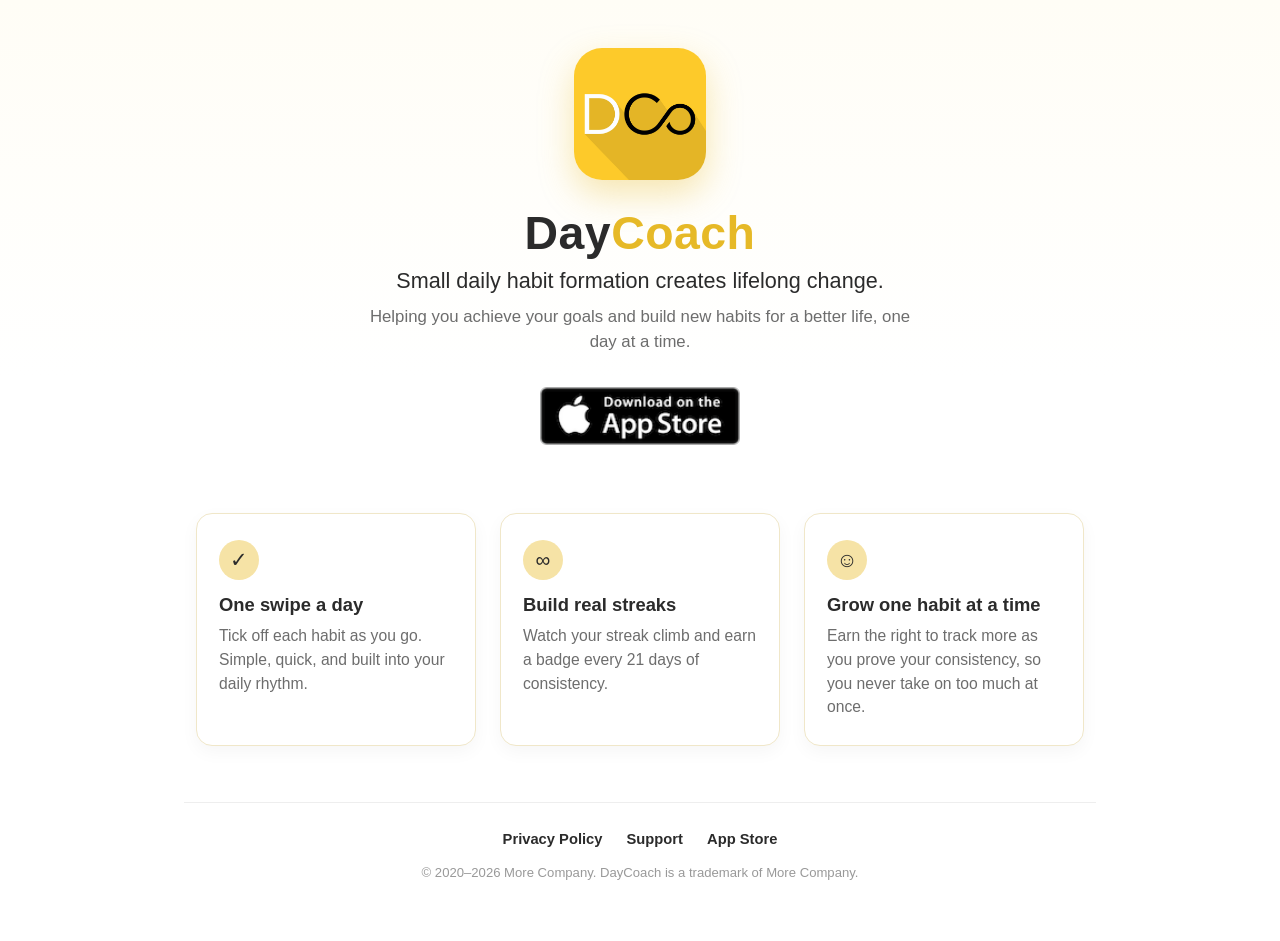
==== index.html @ 0bececd6 "Add files via upload" ====
<!DOCTYPE html>
<html lang="en">
<head>
    <meta charset="UTF-8">
    <meta name="viewport" content="width=device-width, initial-scale=1.0">
    <title>DayCoach — Small daily habits, lifelong change</title>
    <meta name="description" content="DayCoach helps you achieve your goals and build new habits for a better life, one day at a time.">
    <link rel="icon" type="image/png" href="icon.png">
    <style>
        :root {
            --day-yellow: #E6B927;
            --day-yellow-soft: #F6E3A6;
            --ink: #2b2b2b;
            --muted: #6d6d6d;
            --paper: #ffffff;
        }
        * { box-sizing: border-box; }
        body {
            margin: 0;
            font-family: 'Century Gothic', 'Futura', 'Avenir Next', 'Segoe UI', sans-serif;
            color: var(--ink);
            background: linear-gradient(180deg, #fffdf6 0%, #ffffff 40%);
            -webkit-font-smoothing: antialiased;
        }
        .wrap { max-width: 960px; margin: 0 auto; padding: 48px 24px; text-align: center; }

        /* Hero */
        .app-icon {
            width: 132px; height: 132px;
            border-radius: 28px;
            box-shadow: 0 14px 34px rgba(230, 185, 39, 0.35);
            margin-bottom: 22px;
        }
        h1 {
            font-size: 2.9rem;
            letter-spacing: 0.5px;
            margin: 0 0 6px 0;
            font-weight: 700;
        }
        h1 .infinity { color: var(--day-yellow); }
        .tagline {
            font-size: 1.35rem;
            font-weight: 400;
            margin: 0 auto 8px auto;
            max-width: 620px;
            line-height: 1.4;
        }
        .subtag {
            font-size: 1.05rem;
            color: var(--muted);
            max-width: 560px;
            margin: 0 auto 32px auto;
            line-height: 1.5;
        }
        .store-btn { display: inline-block; margin-bottom: 8px; transition: transform .2s ease; }
        .store-btn:hover { transform: translateY(-2px); }
        .store-btn img { width: 200px; height: auto; }

        /* Feature row */
        .features {
            display: flex;
            gap: 24px;
            justify-content: center;
            margin: 56px 0 24px 0;
            flex-wrap: wrap;
        }
        .feature {
            flex: 1 1 240px;
            max-width: 280px;
            background: #fff;
            border: 1px solid #f0e7c9;
            border-radius: 16px;
            padding: 26px 22px;
            text-align: left;
            box-shadow: 0 6px 18px rgba(0,0,0,0.04);
        }
        .feature .dot {
            width: 40px; height: 40px; border-radius: 50%;
            background: var(--day-yellow-soft);
            display: flex; align-items: center; justify-content: center;
            font-size: 1.3rem; margin-bottom: 14px;
        }
        .feature h3 { margin: 0 0 8px 0; font-size: 1.15rem; }
        .feature p { margin: 0; color: var(--muted); font-size: 0.98rem; line-height: 1.5; }

        /* Footer */
        footer {
            margin-top: 56px;
            padding-top: 28px;
            border-top: 1px solid #eee;
            font-size: 0.92rem;
            color: var(--muted);
        }
        footer a { color: var(--ink); text-decoration: none; font-weight: 600; margin: 0 10px; }
        footer a:hover { text-decoration: underline; }
        .copyright { margin-top: 18px; font-size: 0.82rem; color: #999; }

        @media (max-width: 600px) {
            h1 { font-size: 2.2rem; }
            .tagline { font-size: 1.15rem; }
            .wrap { padding: 36px 18px; }
        }
    </style>
</head>
<body>
    <div class="wrap">
        <header>
            <img src="icon.png" alt="DayCoach app icon" class="app-icon">
            <h1>Day<span class="infinity">Coach</span></h1>
            <p class="tagline">Small daily habit formation creates lifelong change.</p>
            <p class="subtag">Helping you achieve your goals and build new habits for a better life, one day at a time.</p>
            <a href="https://apps.apple.com/au/app/daycoach/id1490229501" class="store-btn" target="_blank" rel="noopener">
                <img src="appstore.png" alt="Download DayCoach on the App Store">
            </a>
        </header>

        <section class="features">
            <div class="feature">
                <div class="dot">✓</div>
                <h3>One swipe a day</h3>
                <p>Tick off each habit as you go. Simple, quick, and built into your daily rhythm.</p>
            </div>
            <div class="feature">
                <div class="dot">∞</div>
                <h3>Build real streaks</h3>
                <p>Watch your streak climb and earn a badge every 21 days of consistency.</p>
            </div>
            <div class="feature">
                <div class="dot">☺</div>
                <h3>Grow one habit at a time</h3>
                <p>Earn the right to track more as you prove your consistency, so you never take on too much at once.</p>
            </div>
        </section>

        <footer>
            <nav>
                <a href="privacy-policy.html">Privacy Policy</a>
                <a href="mailto:admin@morecompany.com.au">Support</a>
                <a href="https://apps.apple.com/au/app/daycoach/id1490229501" target="_blank" rel="noopener">App Store</a>
            </nav>
            <p class="copyright">&copy; 2020–2026 More Company. DayCoach is a trademark of More Company.</p>
        </footer>
    </div>
</body>
</html>
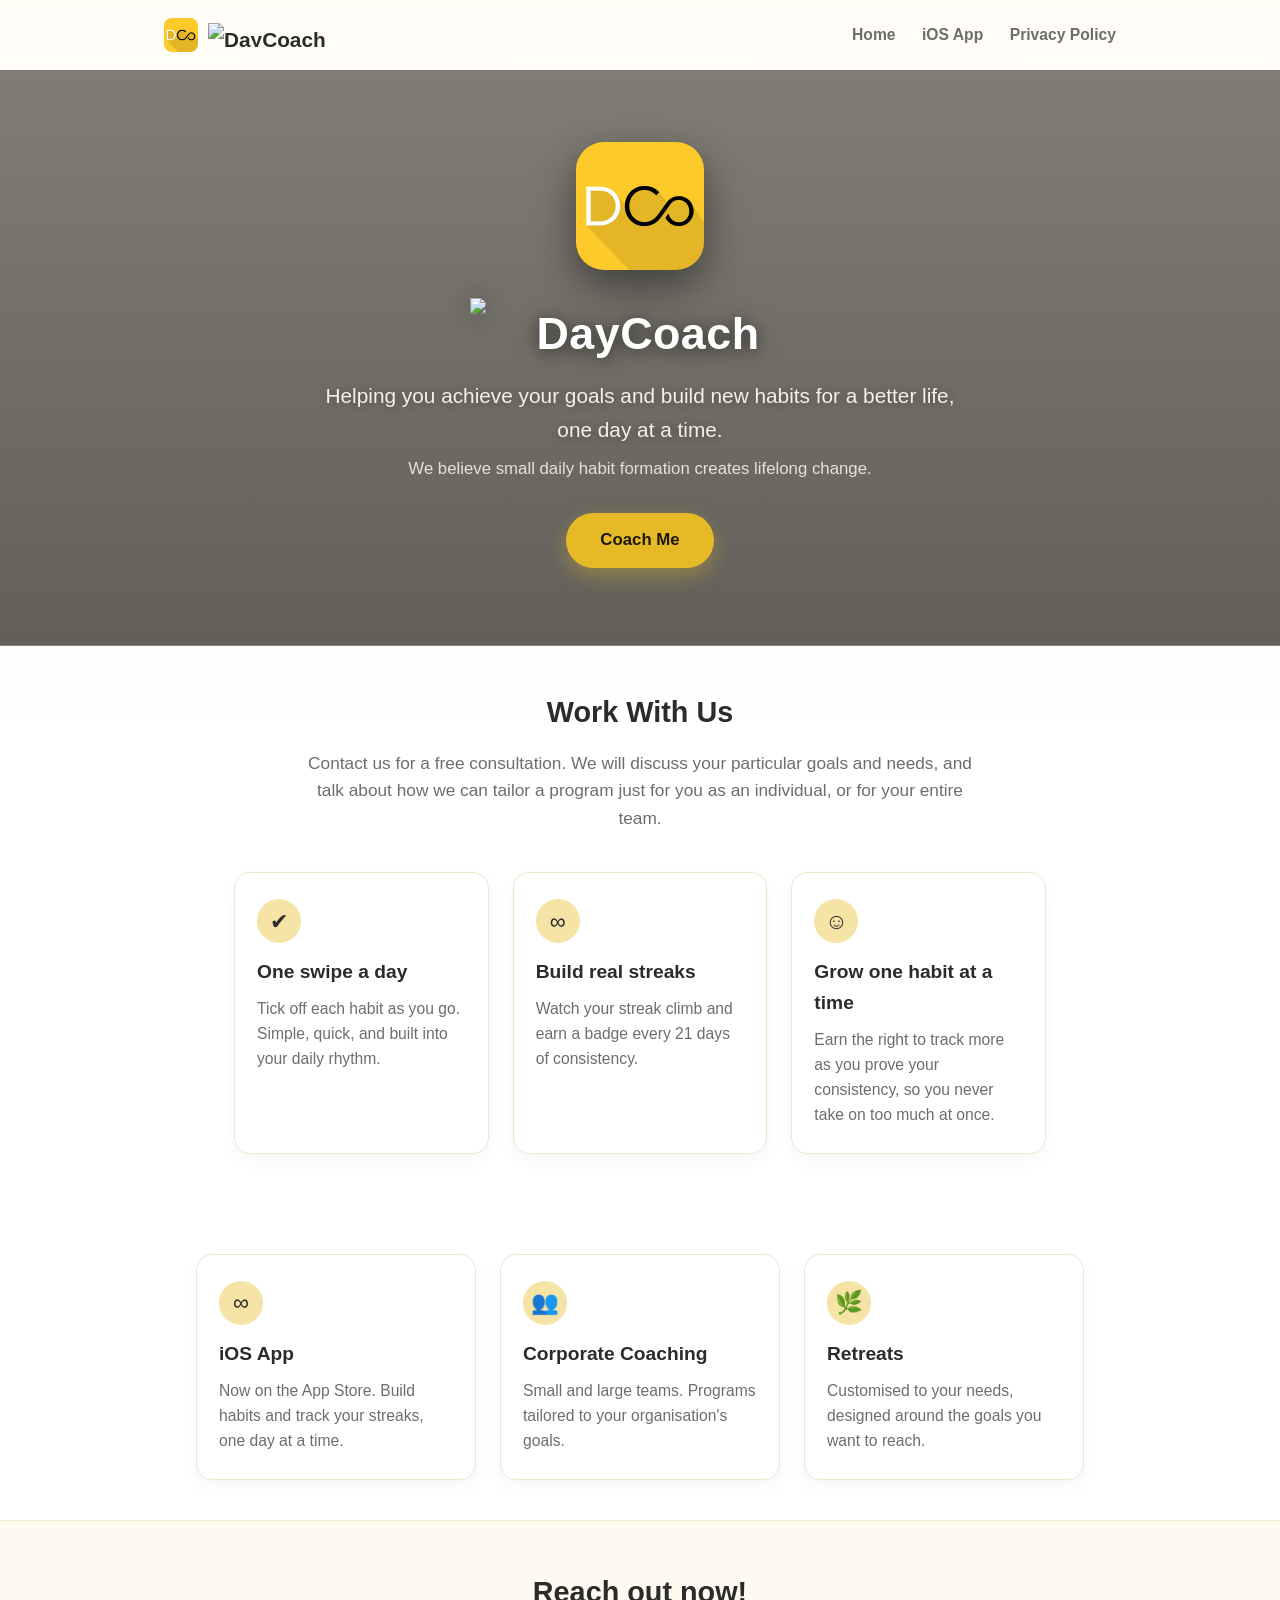
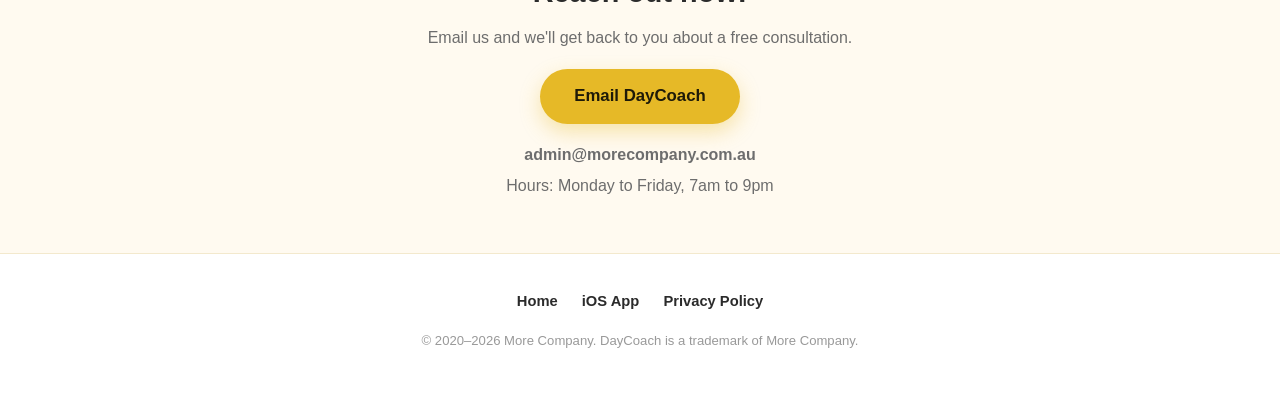
==== commit 4111be0a: "Add files via upload" ====
--- a/index.html
+++ b/index.html
@@ -4,142 +4,83 @@
     <meta charset="UTF-8">
     <meta name="viewport" content="width=device-width, initial-scale=1.0">
     <title>DayCoach — Small daily habits, lifelong change</title>
-    <meta name="description" content="DayCoach helps you achieve your goals and build new habits for a better life, one day at a time.">
+    <meta name="description" content="DayCoach helps you achieve your goals and build new habits for a better life, one day at a time. iOS app, corporate coaching and retreats.">
     <link rel="icon" type="image/png" href="icon.png">
-    <style>
-        :root {
-            --day-yellow: #E6B927;
-            --day-yellow-soft: #F6E3A6;
-            --ink: #2b2b2b;
-            --muted: #6d6d6d;
-            --paper: #ffffff;
-        }
-        * { box-sizing: border-box; }
-        body {
-            margin: 0;
-            font-family: 'Century Gothic', 'Futura', 'Avenir Next', 'Segoe UI', sans-serif;
-            color: var(--ink);
-            background: linear-gradient(180deg, #fffdf6 0%, #ffffff 40%);
-            -webkit-font-smoothing: antialiased;
-        }
-        .wrap { max-width: 960px; margin: 0 auto; padding: 48px 24px; text-align: center; }
-
-        /* Hero */
-        .app-icon {
-            width: 132px; height: 132px;
-            border-radius: 28px;
-            box-shadow: 0 14px 34px rgba(230, 185, 39, 0.35);
-            margin-bottom: 22px;
-        }
-        h1 {
-            font-size: 2.9rem;
-            letter-spacing: 0.5px;
-            margin: 0 0 6px 0;
-            font-weight: 700;
-        }
-        h1 .infinity { color: var(--day-yellow); }
-        .tagline {
-            font-size: 1.35rem;
-            font-weight: 400;
-            margin: 0 auto 8px auto;
-            max-width: 620px;
-            line-height: 1.4;
-        }
-        .subtag {
-            font-size: 1.05rem;
-            color: var(--muted);
-            max-width: 560px;
-            margin: 0 auto 32px auto;
-            line-height: 1.5;
-        }
-        .store-btn { display: inline-block; margin-bottom: 8px; transition: transform .2s ease; }
-        .store-btn:hover { transform: translateY(-2px); }
-        .store-btn img { width: 200px; height: auto; }
-
-        /* Feature row */
-        .features {
-            display: flex;
-            gap: 24px;
-            justify-content: center;
-            margin: 56px 0 24px 0;
-            flex-wrap: wrap;
-        }
-        .feature {
-            flex: 1 1 240px;
-            max-width: 280px;
-            background: #fff;
-            border: 1px solid #f0e7c9;
-            border-radius: 16px;
-            padding: 26px 22px;
-            text-align: left;
-            box-shadow: 0 6px 18px rgba(0,0,0,0.04);
-        }
-        .feature .dot {
-            width: 40px; height: 40px; border-radius: 50%;
-            background: var(--day-yellow-soft);
-            display: flex; align-items: center; justify-content: center;
-            font-size: 1.3rem; margin-bottom: 14px;
-        }
-        .feature h3 { margin: 0 0 8px 0; font-size: 1.15rem; }
-        .feature p { margin: 0; color: var(--muted); font-size: 0.98rem; line-height: 1.5; }
-
-        /* Footer */
-        footer {
-            margin-top: 56px;
-            padding-top: 28px;
-            border-top: 1px solid #eee;
-            font-size: 0.92rem;
-            color: var(--muted);
-        }
-        footer a { color: var(--ink); text-decoration: none; font-weight: 600; margin: 0 10px; }
-        footer a:hover { text-decoration: underline; }
-        .copyright { margin-top: 18px; font-size: 0.82rem; color: #999; }
-
-        @media (max-width: 600px) {
-            h1 { font-size: 2.2rem; }
-            .tagline { font-size: 1.15rem; }
-            .wrap { padding: 36px 18px; }
-        }
-    </style>
+    <link rel="stylesheet" href="style.css">
 </head>
 <body>
-    <div class="wrap">
-        <header>
-            <img src="icon.png" alt="DayCoach app icon" class="app-icon">
-            <h1>Day<span class="infinity">Coach</span></h1>
-            <p class="tagline">Small daily habit formation creates lifelong change.</p>
-            <p class="subtag">Helping you achieve your goals and build new habits for a better life, one day at a time.</p>
-            <a href="https://apps.apple.com/au/app/daycoach/id1490229501" class="store-btn" target="_blank" rel="noopener">
-                <img src="appstore.png" alt="Download DayCoach on the App Store">
-            </a>
-        </header>
+    <nav class="nav">
+        <a href="index.html" class="nav-brand"><img src="icon.png" alt="DayCoach" class="nav-icon"><img src="wordmark-dark.png" alt="DayCoach" class="nav-wordmark"></a>
+        <div class="nav-links">
+            <a href="index.html">Home</a>
+            <a href="ios-app.html">iOS App</a>
+            <a href="privacy-policy.html">Privacy Policy</a>
+        </div>
+    </nav>
 
-        <section class="features">
-            <div class="feature">
-                <div class="dot">✓</div>
+    <header class="wrap center">
+        <img src="icon.png" alt="DayCoach app icon" class="app-icon">
+        <h1 class="hero-wordmark-wrap"><img src="wordmark-light.png" alt="DayCoach" class="hero-wordmark"></h1>
+        <p class="tagline">Helping you achieve your goals and build new habits for a better life, one day at a time.</p>
+        <p class="subtag">We believe small daily habit formation creates lifelong change.</p>
+        <a href="mailto:admin@morecompany.com.au?subject=DayCoach%20Free%20Consultation" class="btn">Coach Me</a>
+    </header>
+
+    <section class="section">
+        <h2>Work With Us</h2>
+        <p class="lead">Contact us for a free consultation. We will discuss your particular goals and needs, and talk about how we can tailor a program just for you as an individual, or for your entire team.</p>
+        <div class="cards">
+            <div class="card">
+                <div class="dot">&#10004;</div>
                 <h3>One swipe a day</h3>
                 <p>Tick off each habit as you go. Simple, quick, and built into your daily rhythm.</p>
             </div>
-            <div class="feature">
-                <div class="dot">∞</div>
+            <div class="card">
+                <div class="dot">&#8734;</div>
                 <h3>Build real streaks</h3>
                 <p>Watch your streak climb and earn a badge every 21 days of consistency.</p>
             </div>
-            <div class="feature">
-                <div class="dot">☺</div>
+            <div class="card">
+                <div class="dot">&#9786;</div>
                 <h3>Grow one habit at a time</h3>
                 <p>Earn the right to track more as you prove your consistency, so you never take on too much at once.</p>
             </div>
-        </section>
+        </div>
+    </section>
 
-        <footer>
-            <nav>
-                <a href="privacy-policy.html">Privacy Policy</a>
-                <a href="mailto:admin@morecompany.com.au">Support</a>
-                <a href="https://apps.apple.com/au/app/daycoach/id1490229501" target="_blank" rel="noopener">App Store</a>
-            </nav>
-            <p class="copyright">&copy; 2020–2026 More Company. DayCoach is a trademark of More Company.</p>
-        </footer>
-    </div>
+    <section class="cards">
+        <a href="ios-app.html" class="card">
+            <div class="dot">∞</div>
+            <h3>iOS App</h3>
+            <p>Now on the App Store. Build habits and track your streaks, one day at a time.</p>
+        </a>
+        <a href="mailto:admin@morecompany.com.au?subject=Corporate%20Coaching%20Enquiry" class="card">
+            <div class="dot">👥</div>
+            <h3>Corporate Coaching</h3>
+            <p>Small and large teams. Programs tailored to your organisation's goals.</p>
+        </a>
+        <a href="mailto:admin@morecompany.com.au?subject=Retreat%20Enquiry" class="card">
+            <div class="dot">🌿</div>
+            <h3>Retreats</h3>
+            <p>Customised to your needs, designed around the goals you want to reach.</p>
+        </a>
+    </section>
+
+    <section class="contact">
+        <h2>Reach out now!</h2>
+        <p>Email us and we'll get back to you about a free consultation.</p>
+        <p style="margin:18px 0;"><a href="mailto:admin@morecompany.com.au?subject=DayCoach%20Enquiry" class="btn">Email DayCoach</a></p>
+        <p><strong>admin@morecompany.com.au</strong></p>
+        <p>Hours: Monday to Friday, 7am to 9pm</p>
+    </section>
+
+    <footer>
+        <nav>
+            <a href="index.html">Home</a>
+            <a href="ios-app.html">iOS App</a>
+            <a href="privacy-policy.html">Privacy Policy</a>
+        </nav>
+        <p class="copyright">&copy; 2020–2026 More Company. DayCoach is a trademark of More Company.</p>
+    </footer>
 </body>
 </html>
--- a/style.css
+++ b/style.css
@@ -0,0 +1,173 @@
+:root {
+    --day-yellow: #E6B927;
+    --day-yellow-soft: #F6E3A6;
+    --ink: #2b2b2b;
+    --muted: #6d6d6d;
+    --paper: #ffffff;
+}
+* { box-sizing: border-box; }
+body {
+    margin: 0;
+    font-family: 'Century Gothic', 'Futura', 'Avenir Next', 'Segoe UI', sans-serif;
+    color: var(--ink);
+    background: linear-gradient(180deg, #fffdf6 0%, #ffffff 40%);
+    -webkit-font-smoothing: antialiased;
+    line-height: 1.6;
+}
+a { color: var(--ink); }
+
+/* Nav */
+.nav {
+    display: flex;
+    align-items: center;
+    justify-content: space-between;
+    max-width: 1000px;
+    margin: 0 auto;
+    padding: 18px 24px;
+    flex-wrap: wrap;
+    gap: 10px;
+}
+.nav-brand {
+    display: flex;
+    align-items: center;
+    gap: 10px;
+    font-size: 1.3rem;
+    font-weight: 700;
+    text-decoration: none;
+    color: var(--ink);
+}
+.nav-brand .nav-icon { width: 34px; height: 34px; border-radius: 8px; }
+.nav-brand .nav-wordmark { height: 24px; width: auto; }
+.nav-brand .c { color: var(--day-yellow); }
+.nav-links a {
+    text-decoration: none;
+    color: var(--muted);
+    font-weight: 600;
+    margin-left: 22px;
+    font-size: 0.98rem;
+}
+.nav-links a:hover { color: var(--ink); }
+
+/* Generic layout */
+.wrap { max-width: 960px; margin: 0 auto; padding: 40px 24px; }
+.center { text-align: center; }
+
+/* Hero */
+.app-icon {
+    width: 128px; height: 128px;
+    border-radius: 28px;
+    box-shadow: 0 14px 34px rgba(230, 185, 39, 0.35);
+    margin-bottom: 20px;
+}
+h1 { font-size: 2.8rem; letter-spacing: 0.5px; margin: 0 0 10px 0; font-weight: 700; }
+h1 .c { color: var(--day-yellow); }
+.tagline { font-size: 1.3rem; margin: 0 auto 10px auto; max-width: 640px; }
+.subtag { font-size: 1.05rem; color: var(--muted); max-width: 580px; margin: 0 auto 30px auto; }
+
+/* Buttons */
+.btn {
+    display: inline-block;
+    background: var(--day-yellow);
+    color: #1e1a08;
+    font-weight: 700;
+    text-decoration: none;
+    padding: 14px 34px;
+    border-radius: 40px;
+    font-size: 1.05rem;
+    box-shadow: 0 8px 20px rgba(230,185,39,0.35);
+    transition: transform .2s ease;
+}
+.btn:hover { transform: translateY(-2px); }
+.store-btn { display: inline-block; transition: transform .2s ease; }
+.store-btn:hover { transform: translateY(-2px); }
+.store-btn img { width: 200px; height: auto; }
+
+/* Section */
+.section { max-width: 860px; margin: 0 auto; padding: 20px 24px; }
+.section h2 { font-size: 1.8rem; text-align: center; margin-bottom: 14px; }
+.section .lead { text-align: center; color: var(--muted); font-size: 1.08rem; max-width: 680px; margin: 0 auto; }
+
+/* Cards */
+.cards {
+    display: flex;
+    gap: 24px;
+    justify-content: center;
+    margin: 40px 0;
+    flex-wrap: wrap;
+}
+.card {
+    flex: 1 1 240px;
+    max-width: 280px;
+    background: #fff;
+    border: 1px solid #f0e7c9;
+    border-radius: 16px;
+    padding: 26px 22px;
+    text-align: left;
+    box-shadow: 0 6px 18px rgba(0,0,0,0.04);
+    text-decoration: none;
+    color: var(--ink);
+    display: block;
+    transition: transform .2s ease, box-shadow .2s ease;
+}
+.card:hover { transform: translateY(-3px); box-shadow: 0 10px 26px rgba(0,0,0,0.08); }
+.card .dot {
+    width: 44px; height: 44px; border-radius: 50%;
+    background: var(--day-yellow-soft);
+    display: flex; align-items: center; justify-content: center;
+    font-size: 1.4rem; margin-bottom: 14px;
+}
+.card h3 { margin: 0 0 8px 0; font-size: 1.2rem; }
+.card p { margin: 0; color: var(--muted); font-size: 0.98rem; }
+
+/* Contact band */
+.contact {
+    background: #fffaf0;
+    border-top: 1px solid #f3e9cd;
+    border-bottom: 1px solid #f3e9cd;
+    text-align: center;
+    padding: 48px 24px;
+    margin-top: 40px;
+}
+.contact h2 { font-size: 1.8rem; margin: 0 0 10px 0; }
+.contact p { color: var(--muted); margin: 6px 0; }
+
+/* Footer */
+footer {
+    text-align: center;
+    padding: 36px 24px;
+    font-size: 0.92rem;
+    color: var(--muted);
+}
+footer a { color: var(--ink); text-decoration: none; font-weight: 600; margin: 0 10px; }
+footer a:hover { text-decoration: underline; }
+.copyright { margin-top: 16px; font-size: 0.82rem; color: #999; }
+
+@media (max-width: 600px) {
+    h1 { font-size: 2.2rem; }
+    .tagline { font-size: 1.12rem; }
+    .nav-links a { margin-left: 14px; }
+}
+
+/* Hero background photo (carried over from the old Weebly theme) */
+header.center {
+    position: relative;
+    max-width: none;
+    margin: 0;
+    background-image:
+        linear-gradient(rgba(24,20,10,0.55), rgba(24,20,10,0.68)),
+        url('hero-running.jpg');
+    background-size: cover;
+    background-position: center;
+    padding: 72px 24px 78px;
+    color: #fff;
+}
+header.center h1 { color: #fff; text-shadow: 0 2px 14px rgba(0,0,0,0.35); }
+header.center h1 .c { color: var(--day-yellow); }
+header.center .tagline { color: #f6f1e6; text-shadow: 0 1px 10px rgba(0,0,0,0.3); }
+header.center .subtag { color: #e9e1d0; }
+header.center .app-icon { box-shadow: 0 16px 40px rgba(0,0,0,0.45); }
+
+
+/* Hero word logo */
+.hero-wordmark-wrap { margin: 0 0 10px 0; }
+.hero-wordmark { display: block; width: min(340px, 82%); height: auto; margin: 0 auto; filter: drop-shadow(0 2px 12px rgba(0,0,0,0.35)); }
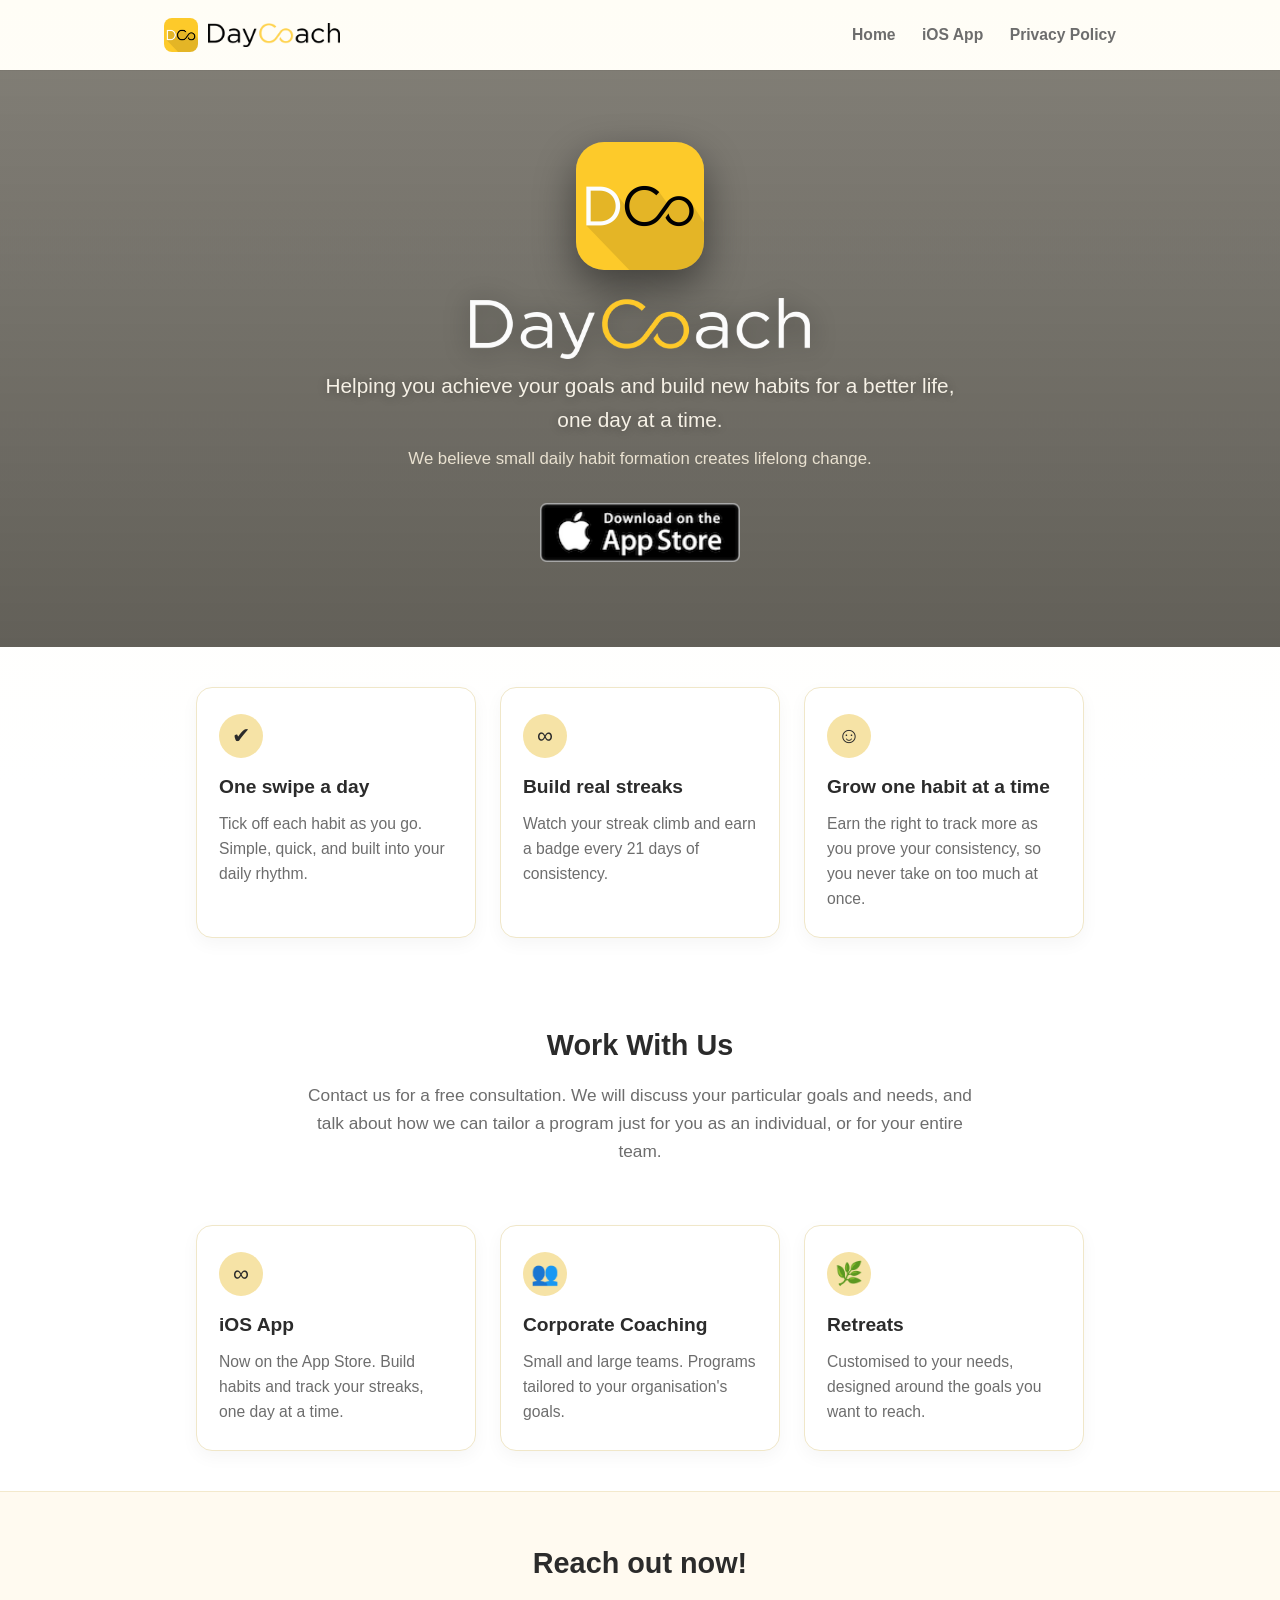
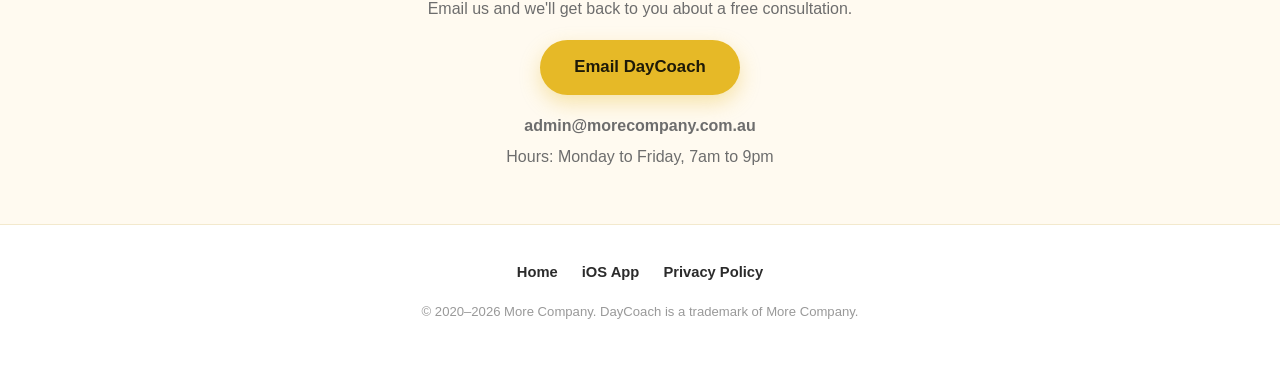
==== commit 3c9371f1: "Add files via upload" ====
--- a/index.html
+++ b/index.html
@@ -10,46 +10,47 @@
 </head>
 <body>
     <nav class="nav">
-        <a href="index.html" class="nav-brand"><img src="icon.png" alt="DayCoach" class="nav-icon"><img src="wordmark-dark.png" alt="DayCoach" class="nav-wordmark"></a>
+        <a href="index.html" class="nav-brand"><img src="icon.png" alt="DayCoach" class="nav-icon"><img src="wordmarkdark.png" alt="DayCoach" class="nav-wordmark"></a>
         <div class="nav-links">
             <a href="index.html">Home</a>
-            <a href="ios-app.html">iOS App</a>
-            <a href="privacy-policy.html">Privacy Policy</a>
+            <a href="iosapp.html">iOS App</a>
+            <a href="privacypolicy.html">Privacy Policy</a>
         </div>
     </nav>
 
     <header class="wrap center">
         <img src="icon.png" alt="DayCoach app icon" class="app-icon">
-        <h1 class="hero-wordmark-wrap"><img src="wordmark-light.png" alt="DayCoach" class="hero-wordmark"></h1>
+        <h1 class="hero-wordmark-wrap"><img src="wordmarklight.png" alt="DayCoach" class="hero-wordmark"></h1>
         <p class="tagline">Helping you achieve your goals and build new habits for a better life, one day at a time.</p>
         <p class="subtag">We believe small daily habit formation creates lifelong change.</p>
-        <a href="mailto:admin@morecompany.com.au?subject=DayCoach%20Free%20Consultation" class="btn">Coach Me</a>
+        <a href="https://apps.apple.com/au/app/daycoach/id1490229501" class="store-btn" target="_blank" rel="noopener"><img src="appstore.png" alt="Download DayCoach on the App Store"></a>
     </header>
+
+    <section class="cards">
+        <div class="card">
+            <div class="dot">&#10004;</div>
+            <h3>One swipe a day</h3>
+            <p>Tick off each habit as you go. Simple, quick, and built into your daily rhythm.</p>
+        </div>
+        <div class="card">
+            <div class="dot">&#8734;</div>
+            <h3>Build real streaks</h3>
+            <p>Watch your streak climb and earn a badge every 21 days of consistency.</p>
+        </div>
+        <div class="card">
+            <div class="dot">&#9786;</div>
+            <h3>Grow one habit at a time</h3>
+            <p>Earn the right to track more as you prove your consistency, so you never take on too much at once.</p>
+        </div>
+    </section>
 
     <section class="section">
         <h2>Work With Us</h2>
         <p class="lead">Contact us for a free consultation. We will discuss your particular goals and needs, and talk about how we can tailor a program just for you as an individual, or for your entire team.</p>
-        <div class="cards">
-            <div class="card">
-                <div class="dot">&#10004;</div>
-                <h3>One swipe a day</h3>
-                <p>Tick off each habit as you go. Simple, quick, and built into your daily rhythm.</p>
-            </div>
-            <div class="card">
-                <div class="dot">&#8734;</div>
-                <h3>Build real streaks</h3>
-                <p>Watch your streak climb and earn a badge every 21 days of consistency.</p>
-            </div>
-            <div class="card">
-                <div class="dot">&#9786;</div>
-                <h3>Grow one habit at a time</h3>
-                <p>Earn the right to track more as you prove your consistency, so you never take on too much at once.</p>
-            </div>
-        </div>
     </section>
 
     <section class="cards">
-        <a href="ios-app.html" class="card">
+        <a href="iosapp.html" class="card">
             <div class="dot">∞</div>
             <h3>iOS App</h3>
             <p>Now on the App Store. Build habits and track your streaks, one day at a time.</p>
@@ -77,8 +78,8 @@
     <footer>
         <nav>
             <a href="index.html">Home</a>
-            <a href="ios-app.html">iOS App</a>
-            <a href="privacy-policy.html">Privacy Policy</a>
+            <a href="iosapp.html">iOS App</a>
+            <a href="privacypolicy.html">Privacy Policy</a>
         </nav>
         <p class="copyright">&copy; 2020–2026 More Company. DayCoach is a trademark of More Company.</p>
     </footer>
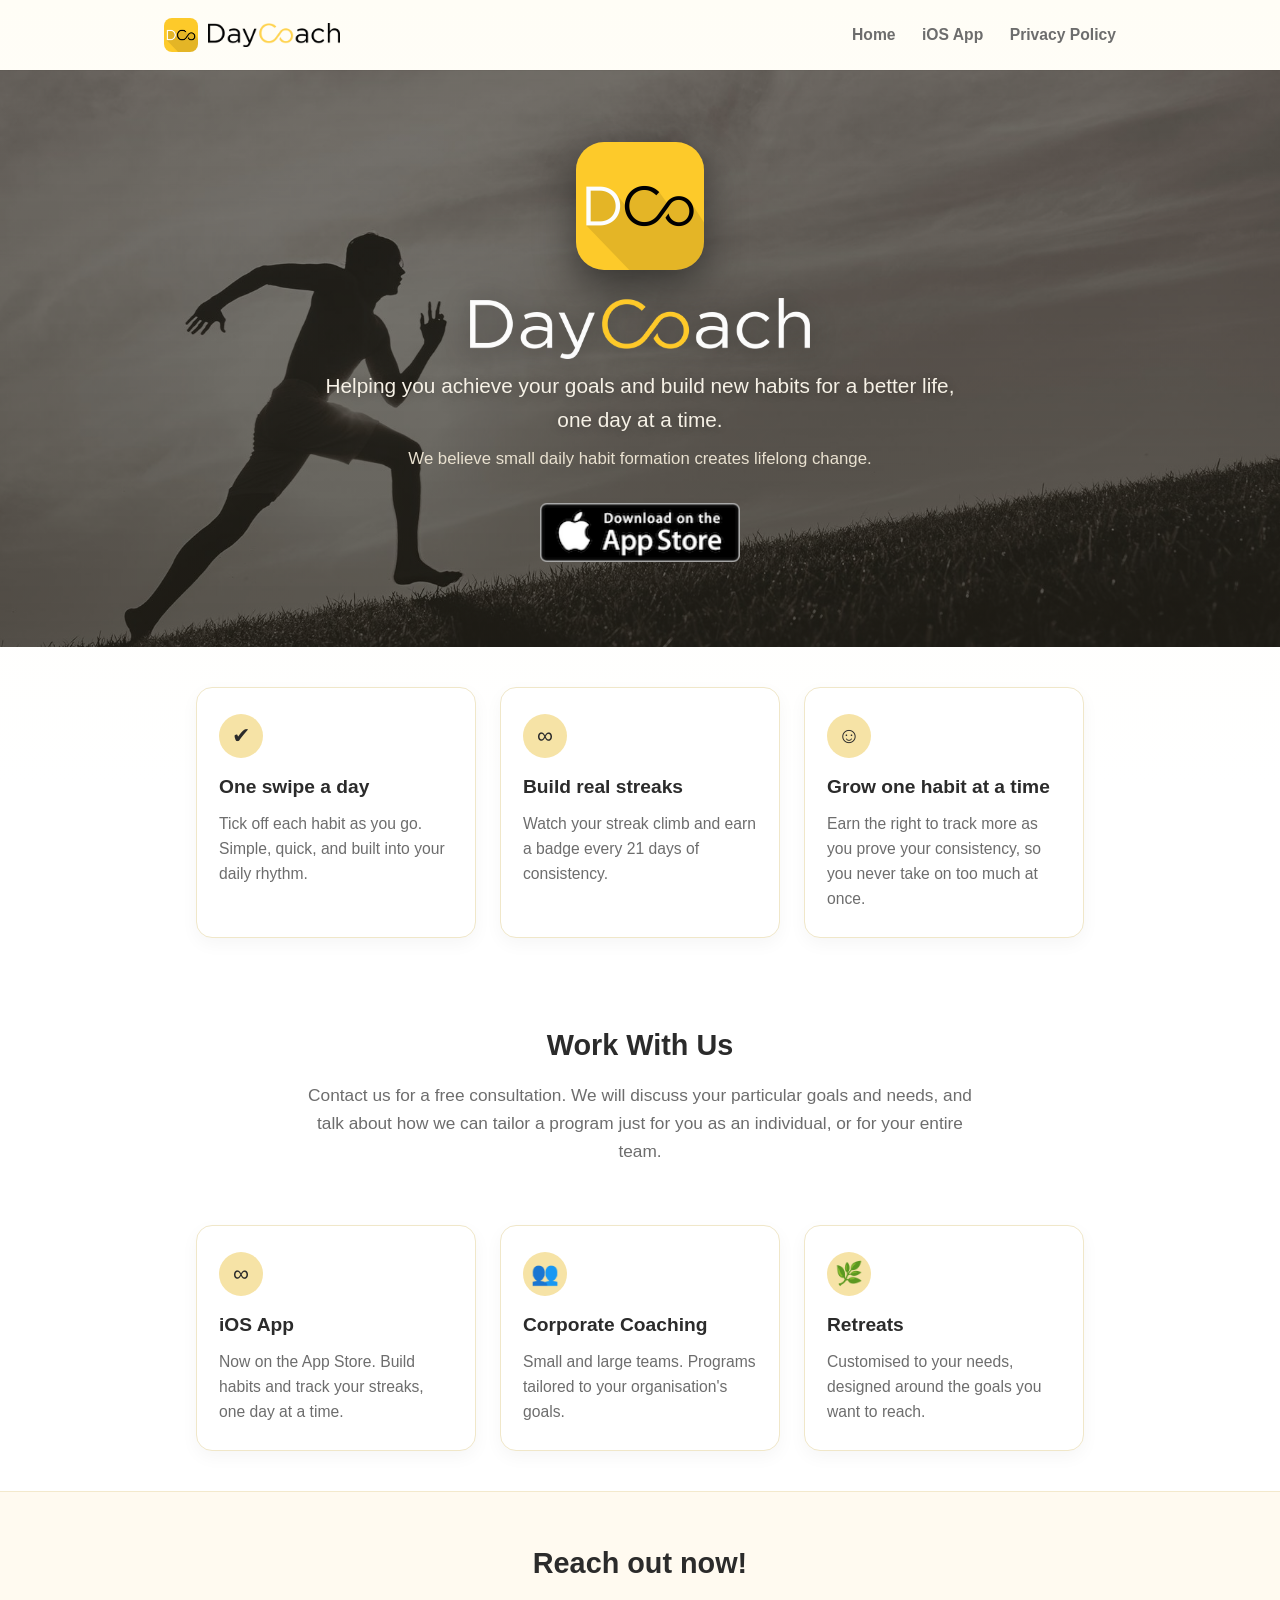
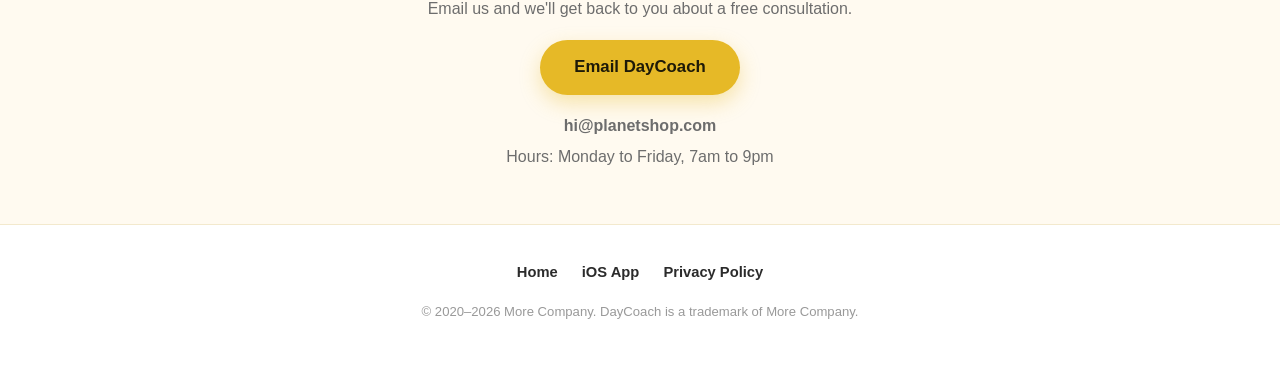
==== commit d12bff3a: "Update contact email addresses in index.html" ====
--- a/index.html
+++ b/index.html
@@ -55,7 +55,7 @@
             <h3>iOS App</h3>
             <p>Now on the App Store. Build habits and track your streaks, one day at a time.</p>
         </a>
-        <a href="mailto:admin@morecompany.com.au?subject=Corporate%20Coaching%20Enquiry" class="card">
+        <a href="mailto:hi@planetshop.com?subject=Corporate%20Coaching%20Enquiry" class="card">
             <div class="dot">👥</div>
             <h3>Corporate Coaching</h3>
             <p>Small and large teams. Programs tailored to your organisation's goals.</p>
@@ -70,8 +70,8 @@
     <section class="contact">
         <h2>Reach out now!</h2>
         <p>Email us and we'll get back to you about a free consultation.</p>
-        <p style="margin:18px 0;"><a href="mailto:admin@morecompany.com.au?subject=DayCoach%20Enquiry" class="btn">Email DayCoach</a></p>
-        <p><strong>admin@morecompany.com.au</strong></p>
+        <p style="margin:18px 0;"><a href="mailto:hi@planetshop.com?subject=DayCoach%20Enquiry" class="btn">Email DayCoach</a></p>
+        <p><strong>hi@planetshop.com</strong></p>
         <p>Hours: Monday to Friday, 7am to 9pm</p>
     </section>
 
--- a/style.css
+++ b/style.css
@@ -155,7 +155,7 @@
     margin: 0;
     background-image:
         linear-gradient(rgba(24,20,10,0.55), rgba(24,20,10,0.68)),
-        url('hero-running.jpg');
+        url('herorunning.jpg');
     background-size: cover;
     background-position: center;
     padding: 72px 24px 78px;
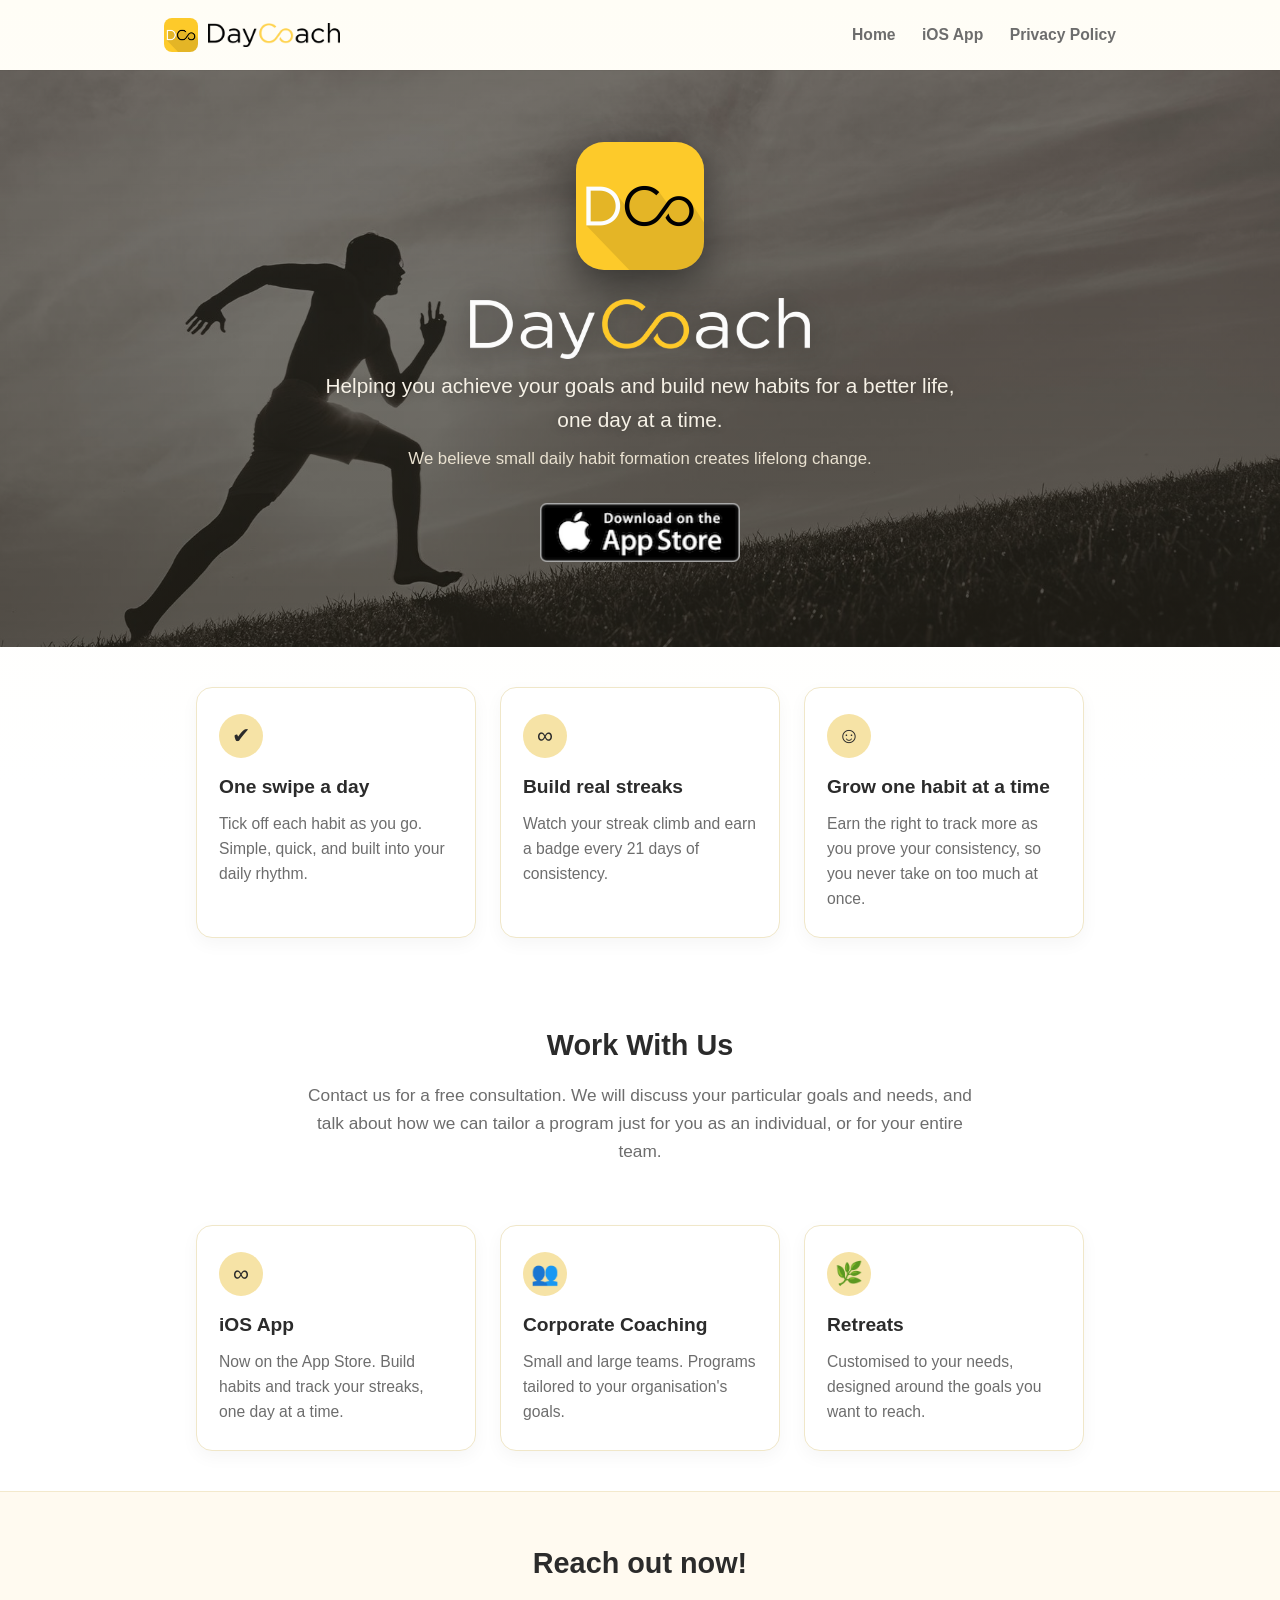
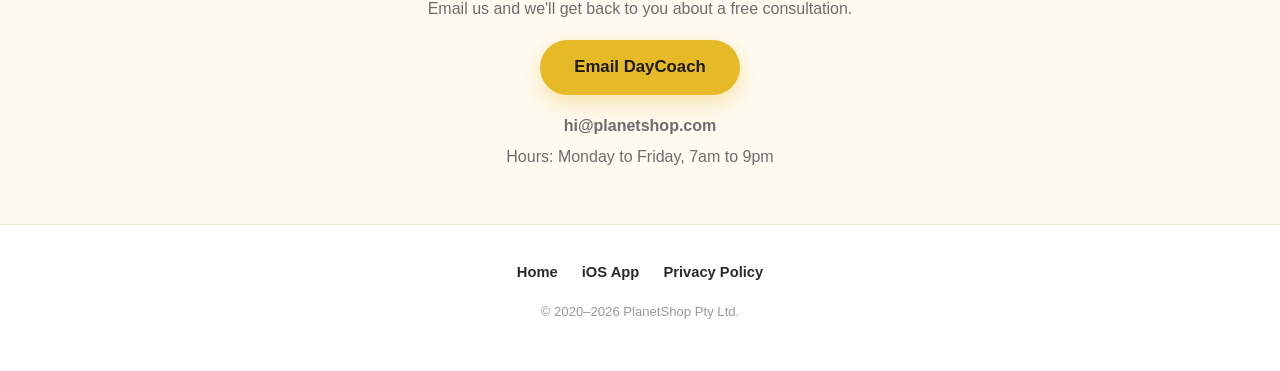
==== commit a0ea58a7: "Update copyright notice in footer" ====
--- a/index.html
+++ b/index.html
@@ -81,7 +81,7 @@
             <a href="iosapp.html">iOS App</a>
             <a href="privacypolicy.html">Privacy Policy</a>
         </nav>
-        <p class="copyright">&copy; 2020–2026 More Company. DayCoach is a trademark of More Company.</p>
+        <p class="copyright">&copy; 2020–2026 PlanetShop Pty Ltd.</p>
     </footer>
 </body>
 </html>
